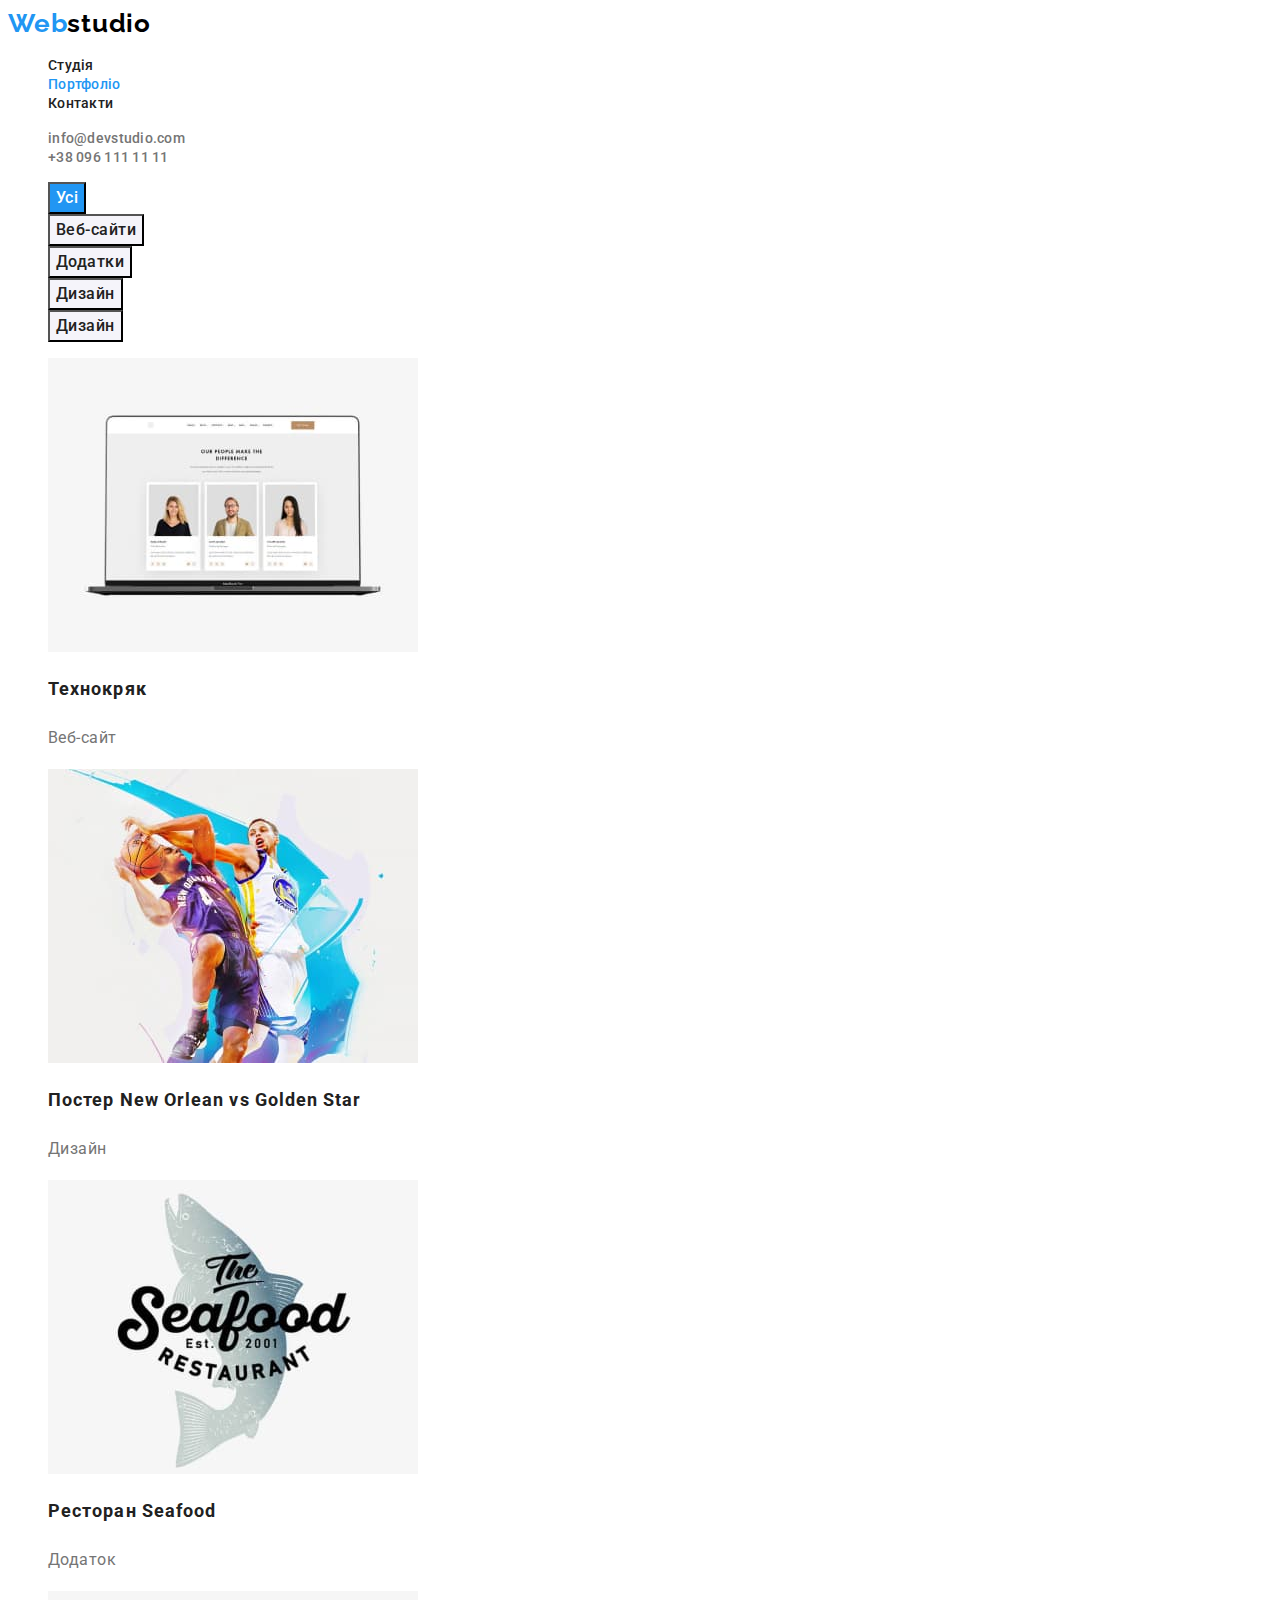
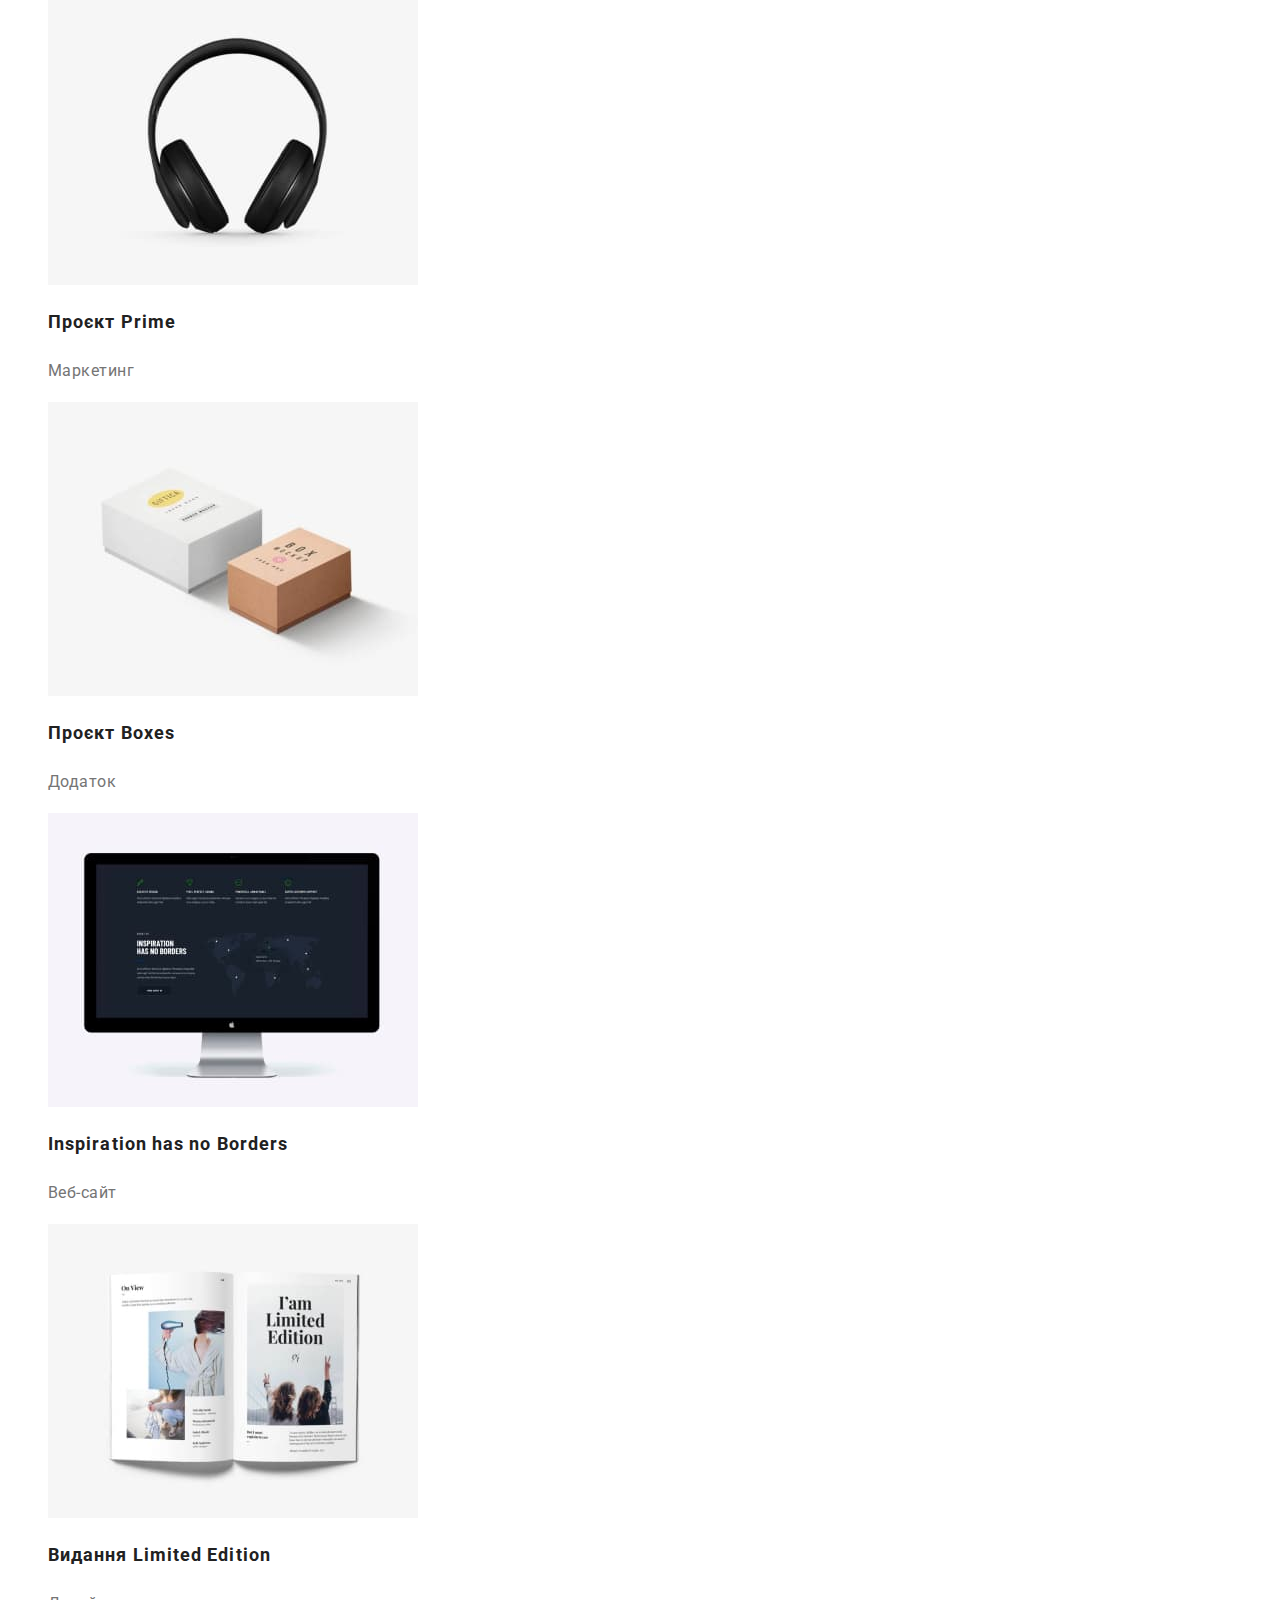
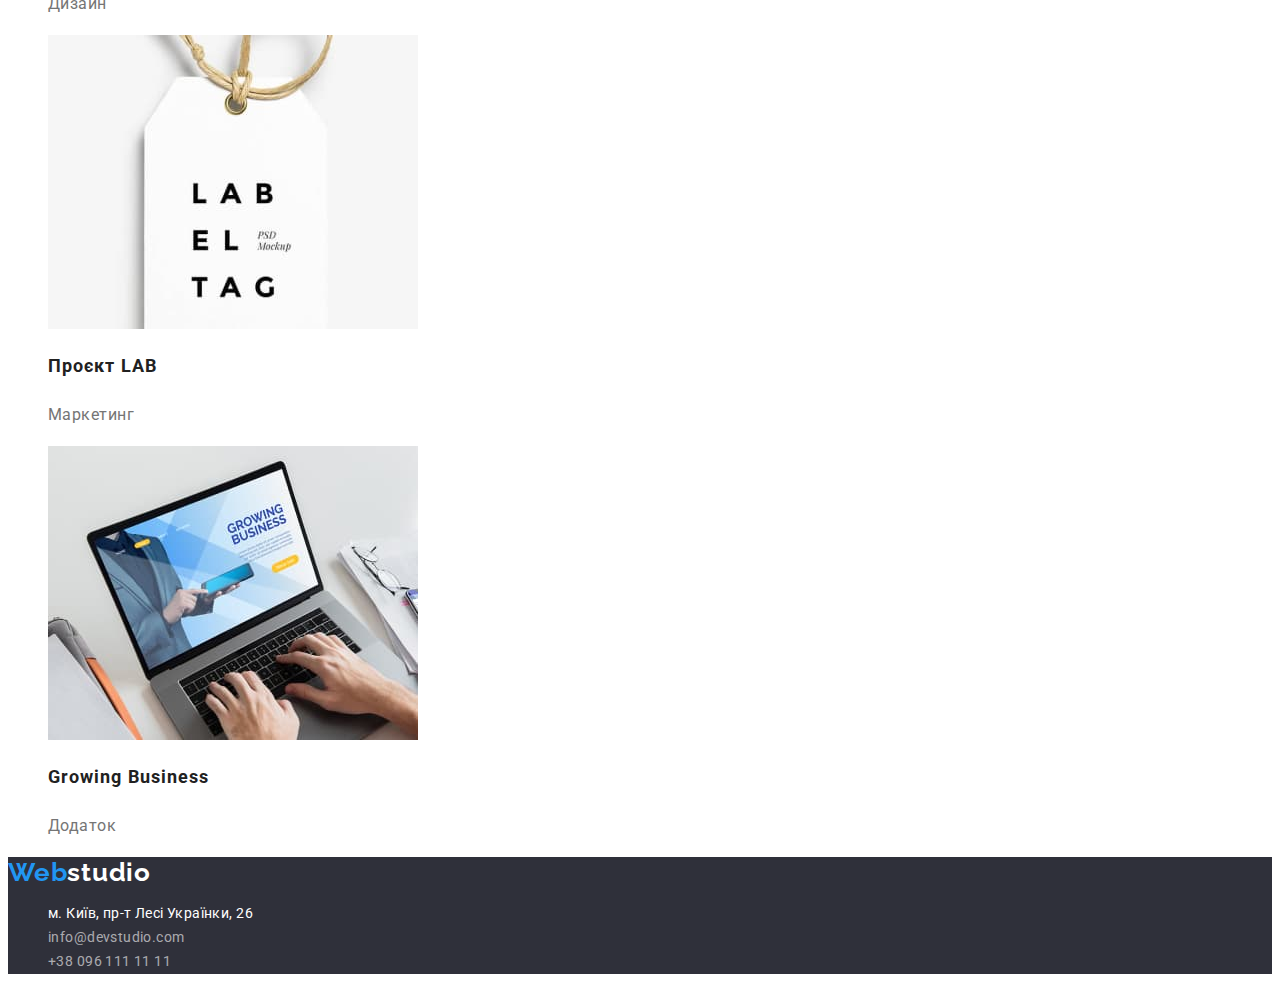
==== portfolio.html @ e890a86c "copy" ====
<!DOCTYPE html>
<html lang="uk">
  <head>
    <meta charset="UTF-8" />
    <meta http-equiv="X-UA-Compatible" content="IE=edge" />
    <meta name="viewport" content="width=device-width, initial-scale=1.0" />
    <title>Web studio</title>
    <link
      href="https://fonts.googleapis.com/css2?family=Raleway:wght@700&family=Roboto:wght@400;500;700;900&display=swap"
      rel="stylesheet"
    />
    <link rel="stylesheet" href="./css/styles.css" />
  </head>
  <body>
    <!-- Header -->
    <header>
      <nav>
        <a href="./index.html" lang="en" class="logo"
          >Web<span class="nav-logo-corrector">studio</span></a
        >
        <ul class="list">
          <li><a href="./index.html" class="nav-item">Студія</a></li>
          <li><a href="./portfolio.html" class="nav-item current">Портфоліо</a></li>
          <li><a href="" class="nav-item">Контакти</a></li>
        </ul>
      </nav>
      <ul class="list">
        <li>
          <a href="mailto:info@devstudio.com" class="header-contacts-item">info@devstudio.com</a>
        </li>
        <li>
          <a href="tel:+380961111111" class="header-contacts-item">+38 096 111 11 11</a>
        </li>
      </ul>
    </header>
    <!-- main -->
    <main>
      <h1 class="visually-hidden">Портфоліо</h1>
      <ul class="filter list">
        <li><button type="button" class="filter-item chosen">Усі</button></li>
        <li><button type="button" class="filter-item">Веб-сайти</button></li>
        <li><button type="button" class="filter-item">Додатки</button></li>
        <li><button type="button" class="filter-item">Дизайн</button></li>
        <li><button type="button" class="filter-item">Дизайн</button></li>
      </ul>
      <ul class="list">
        <li>
          <a href="">
            <img
              src="./images/portfolio-items/first-item.jpg"
              alt="Технокряк"
              width="370"
              height="294"
            />
            <h2 class="project-name">Технокряк</h2>
            <p class="project-type">Веб-сайт</p>
          </a>
        </li>
        <li>
          <a href="">
            <img
              src="./images/portfolio-items/second-item.jpg"
              alt="Постер"
              width="370"
              height="294"
            />
            <h2 class="project-name">Постер <span lang="en">New Orlean vs Golden Star</span></h2>
            <p class="project-type">Дизайн</p>
          </a>
        </li>
        <li>
          <a href="">
            <img
              src="./images/portfolio-items/third-item.jpg"
              alt="Ресторан Сіфуд"
              width="370"
              height="294"
            />
            <h2 class="project-name">Ресторан <span lang="en">Seafood</span></h2>
            <p class="project-type">Додаток</p>
          </a>
        </li>
        <li>
          <a href="">
            <img
              src="./images/portfolio-items/fourth-item.jpg"
              alt="Проєкт прайм"
              width="370"
              height="294"
            />
            <h2 class="project-name">Проєкт <span lang="en">Prime</span></h2>
            <p class="project-type">Маркетинг</p>
          </a>
        </li>
        <li>
          <a href="">
            <img
              src="./images/portfolio-items/fifth-item.jpg"
              alt="Проєкт Боксес"
              width="370"
              height="294"
            />
            <h2 class="project-name">Проєкт <span lang="en">Boxes</span></h2>
            <p class="project-type">Додаток</p>
          </a>
        </li>
        <li>
          <a href="">
            <img
              src="./images/portfolio-items/sixth-item.jpg"
              alt="Натхнення без кордонів"
              width="370"
              height="294"
            />
            <h2 lang="en" class="project-name">Inspiration has no Borders</h2>
            <p class="project-type">Веб-сайт</p>
          </a>
        </li>
        <li>
          <a href="">
            <img
              src="./images/portfolio-items/seventh-item.jpg"
              alt="Видання лімітед едішен"
              width="370"
              height="294"
            />
            <h2 class="project-name">Видання <span lang="en">Limited Edition</span></h2>
            <p class="project-type">Дизайн</p>
          </a>
        </li>
        <li>
          <a href="">
            <img
              src="./images/portfolio-items/eighth-item.jpg"
              alt="Проєкт ЛАБ"
              width="370"
              height="294"
            />
            <h2 class="project-name">Проєкт <span lang="en">LAB</span></h2>
            <p class="project-type">Маркетинг</p>
          </a>
        </li>
        <li>
          <a href="">
            <img
              src="./images/portfolio-items/ninth-item.jpg"
              alt="Зрощуємо бізнес"
              width="370"
              height="294"
            />
            <h2 lang="en" class="project-name">Growing Business</h2>
            <p class="project-type">Додаток</p>
          </a>
        </li>
      </ul>
    </main>
    <!-- footer -->
    <footer class="page-footer">
      <a href="./index.html" lang="en" class="logo"
        >Web<span class="foo-logo-corrector">studio</span></a
      >
      <address class="studio-adress">
        <ul class="foo-nav list">
          <li>
            <a
              href="http://surl.li/pcxl"
              target="_blank"
              rel="noreferrer noopener nofollow"
              class="footer-adress"
              >м. Київ, пр-т Лесі Українки, 26</a
            >
          </li>
          <li>
            <a href="mailto:info@devstudio.com" class="footer-contacts-item">info@devstudio.com</a>
          </li>
          <li><a href="tel:+380961111111" class="footer-contacts-item">+38 096 111 11 11</a></li>
        </ul>
      </address>
    </footer>
  </body>
</html>
---- css/styles.css ----
/* variables */
:root {
  --title-text-color: #212121;
  --active-color: #2196f3;
  --text-color: #757575;
  --foo-contacts-color: rgba(255, 255, 255, 0.6);
  --white-text-color: #ffffff;
  --main-bc-color: #ffffff;
  --secondary-bc-color: #f5f4fa;
  --nav-logo-color: #000000;
  --filter-button-color: #f5f4fa;
  --foo-bc-color: #2f303a;
  --secondary-active-color: #188ce8;
}

/* zeroing styles */
body {
  background: var(--main-bc-color);
  font-family: 'Roboto', sans-serif;
  color: var(--text-color);
}
button {
  font-family: inherit;
}
a {
  text-decoration: none;
}
.list {
  list-style: none;
}

.visually-hidden {
  position: absolute;
  white-space: nowrap;
  width: 1px;
  height: 1px;
  overflow: hidden;
  border: 0;
  padding: 0;
  clip: rect(0 0 0 0);
  clip-path: inset(50%);
  margin: -1px;
}

/* header styles */

.logo {
  color: var(--active-color);
  font-family: 'Raleway', sans-serif;
  font-weight: 700;
  font-size: 26px;
  line-height: 1.2;
  letter-spacing: 0.03em;
}

.nav-logo-corrector {
  color: var(--nav-logo-color);
}
.foo-logo-corrector {
  color: var(--white-text-color);
}

.nav-item {
  color: var(--title-text-color);
  font-weight: 500;
  font-size: 14px;
  line-height: 1.14;
  letter-spacing: 0.02em;
}

.nav-item:hover,
.nav-item:focus,
.current,
.header-contacts-item:hover,
.header-contacts-item:focus {
  color: var(--active-color);
}

.header-contacts-item {
  color: var(--text-color);
  font-weight: 500;
  font-size: 14px;
  line-height: 1.14;
  letter-spacing: 0.02em;
}

/* hero styles */

.page-hero {
  background-color: var(--foo-bc-color);
}

.hero-title {
  color: var(--white-text-color);
  font-weight: 900;
  font-size: 44px;
  line-height: 1.36;
  text-align: center;
  letter-spacing: 0.06em;
  text-transform: uppercase;
}

.button {
  color: var(--white-text-color);
  background: var(--active-color);
  font-weight: 700;
  font-size: 16px;
  line-height: 1.88;
  text-align: center;
  cursor: pointer;
}

.button:focus,
.button:hover {
  background-color: var(--secondary-active-color);
}

/* features styles */

.features-list-title {
  color: var(--title-text-color);
  font-size: 14px;
  line-height: 1.14;
  letter-spacing: 0.03em;
  text-transform: uppercase;
}

.feature-description {
  font-size: 14px;
  line-height: 1.71;
  letter-spacing: 0.03em;
}

/* what we do & team styles */

.team-section {
  background-color: var(--secondary-bc-color);
}

.what-we-do-title,
.team-title {
  color: var(--title-text-color);
  font-size: 36px;
  line-height: 1.16;
  text-align: center;
  letter-spacing: 0.03em;
}

.member-card {
  background-color: var(--main-bc-color);
}

.member-name {
  color: var(--title-text-color);
  font-weight: 500;
  font-size: 16px;
  line-height: 1.19;
  text-align: center;
  letter-spacing: 0.03em;
}

.member-position {
  font-weight: 400;
  font-size: 16px;
  line-height: 1.19;
  text-align: center;
  letter-spacing: 0.03em;
}

/* footer styles */

.page-footer {
  background: var(--foo-bc-color);
}

.foo-nav {
  font-weight: 400;
  font-size: 14px;
  line-height: 1.71;
  letter-spacing: 0.03em;
}

.footer-adress {
  color: var(--white-text-color);
}

.footer-contacts-item {
  color: var(--foo-contacts-color);
}

.footer-contacts-item:focus,
.footer-adress:focus,
.footer-adress:hover,
.footer-contacts-item:hover {
  color: var(--active-color);
}

.studio-adress {
  font-style: normal;
}

/* portfolio styles */

.filter {
}

.filter-item {
  background: var(--filter-button-color);
  color: var(--title-text-color);
  font-weight: 500;
  font-size: 16px;
  line-height: 1.62;
  text-align: center;
  letter-spacing: 0.03em;
  cursor: pointer;
}

.chosen,
.filter-item:hover,
.filter-item:focus {
  color: var(--white-text-color);
  background-color: var(--active-color);
}

.project-name {
  color: var(--title-text-color);
  font-weight: 700;
  font-size: 18px;
  line-height: 2;
  letter-spacing: 0.06em;
}

.project-type {
  color: var(--text-color);
  font-size: 16px;
  line-height: 1.88;
  letter-spacing: 0.03em;
}
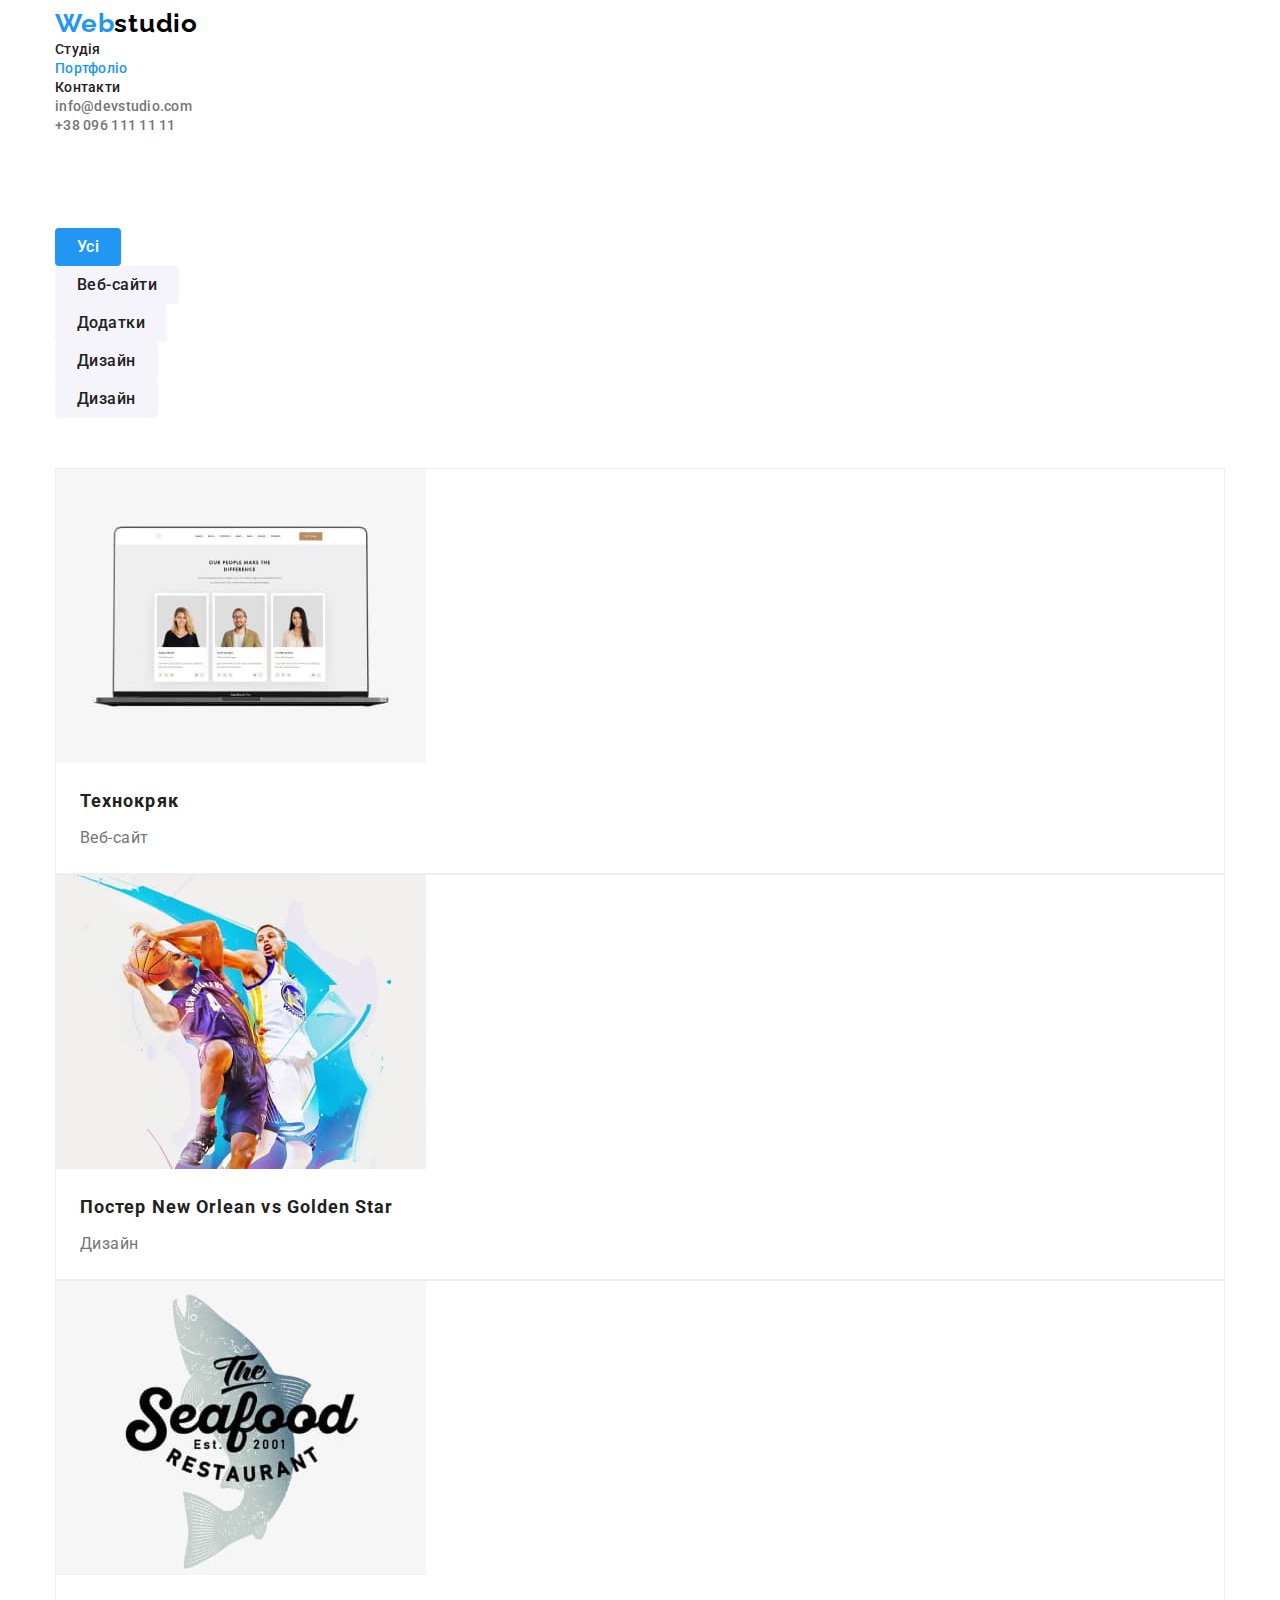
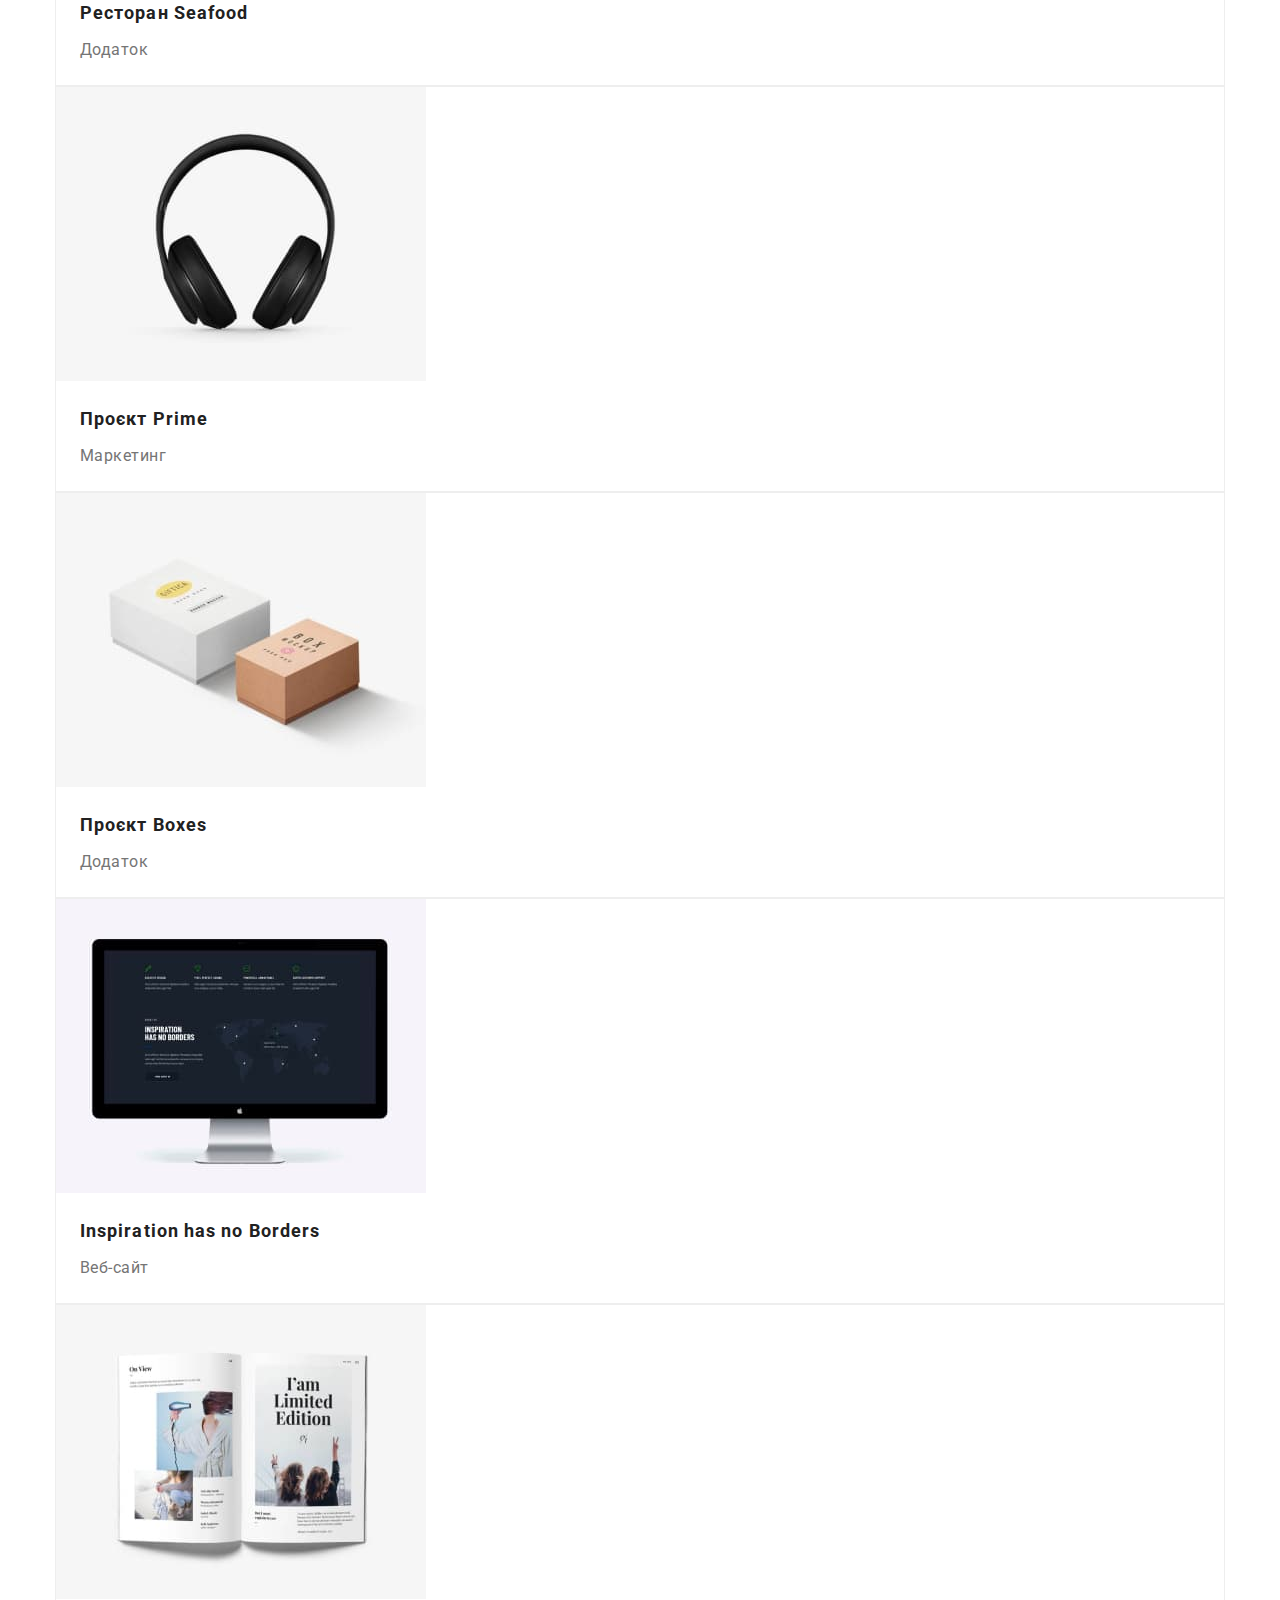
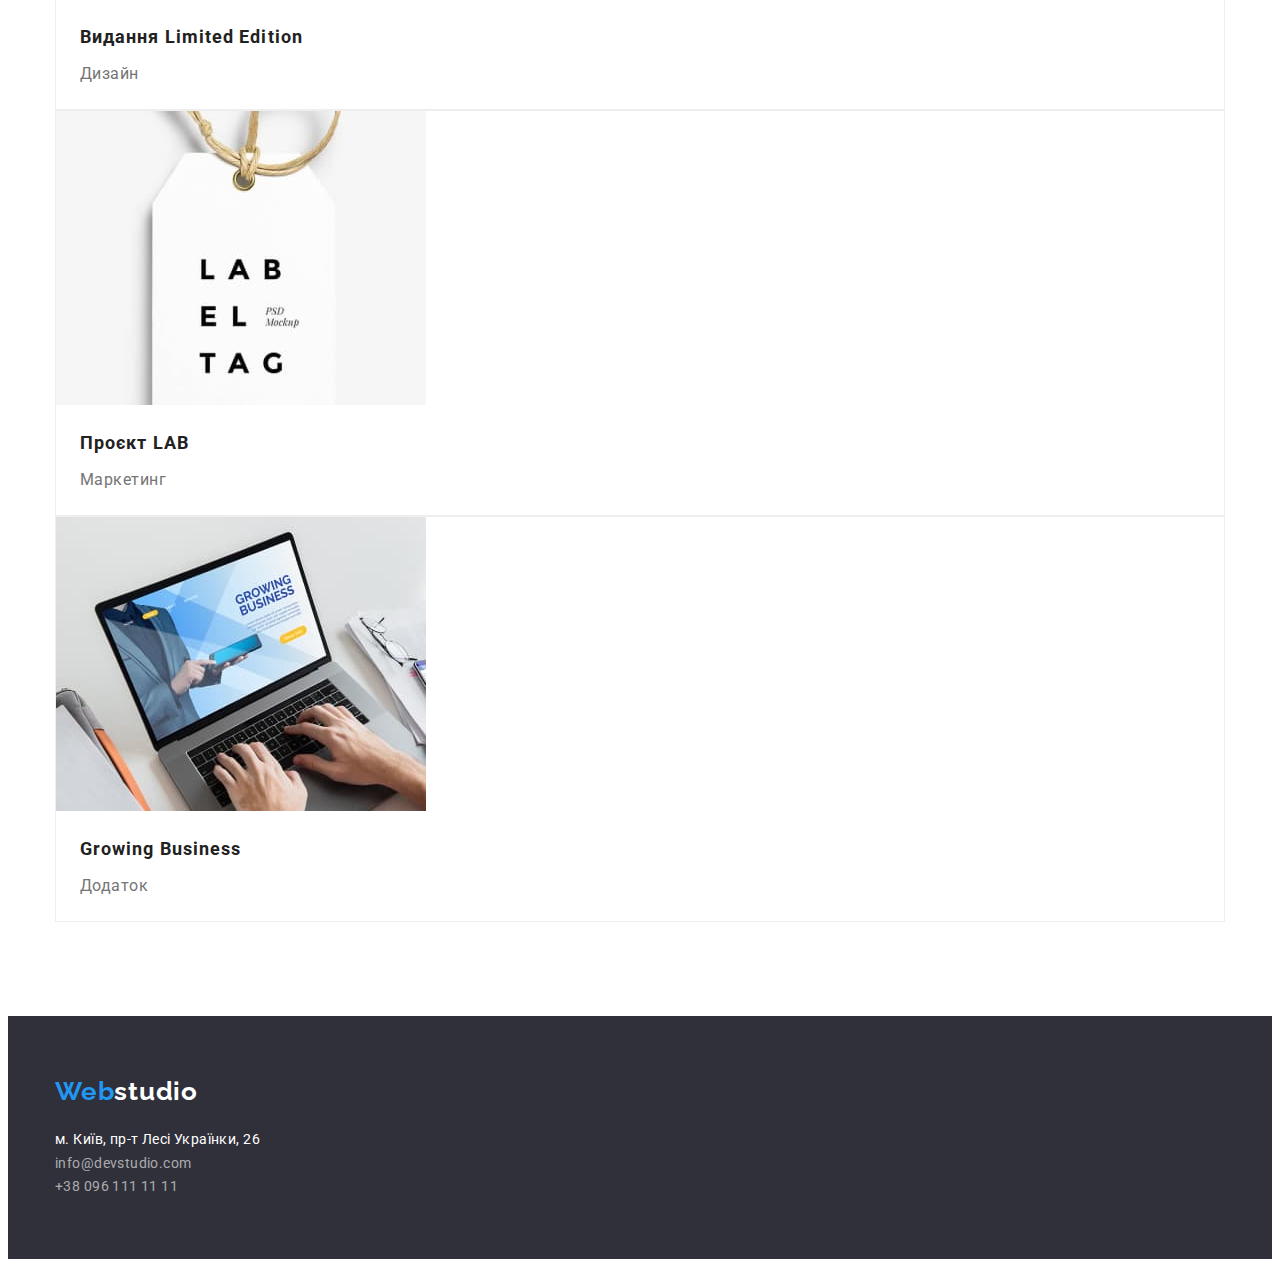
==== commit 442a43f9: "first-half" ====
--- a/portfolio.html
+++ b/portfolio.html
@@ -9,173 +9,217 @@
       href="https://fonts.googleapis.com/css2?family=Raleway:wght@700&family=Roboto:wght@400;500;700;900&display=swap"
       rel="stylesheet"
     />
+    <link
+      rel="stylesheet"
+      href="https://cdnjs.cloudflare.com/ajax/libs/modern-normalize/1.1.0/modern-normalize.min.css"
+      integrity="sha512-wpPYUAdjBVSE4KJnH1VR1HeZfpl1ub8YT/NKx4PuQ5NmX2tKuGu6U/JRp5y+Y8XG2tV+wKQpNHVUX03MfMFn9Q=="
+      crossorigin="anonymous"
+      referrerpolicy="no-referrer"
+    />
     <link rel="stylesheet" href="./css/styles.css" />
   </head>
   <body>
     <!-- Header -->
     <header>
-      <nav>
-        <a href="./index.html" lang="en" class="logo"
-          >Web<span class="nav-logo-corrector">studio</span></a
-        >
+      <div class="conteiner">
+        <nav>
+          <a href="./index.html" lang="en" class="logo"
+            >Web<span class="nav-logo-corrector">studio</span></a
+          >
+          <ul class="list">
+            <li><a href="./index.html" class="nav-item">Студія</a></li>
+            <li><a href="./portfolio.html" class="nav-item current">Портфоліо</a></li>
+            <li><a href="" class="nav-item">Контакти</a></li>
+          </ul>
+        </nav>
         <ul class="list">
-          <li><a href="./index.html" class="nav-item">Студія</a></li>
-          <li><a href="./portfolio.html" class="nav-item current">Портфоліо</a></li>
-          <li><a href="" class="nav-item">Контакти</a></li>
+          <li>
+            <a href="mailto:info@devstudio.com" class="header-contacts-item">info@devstudio.com</a>
+          </li>
+          <li>
+            <a href="tel:+380961111111" class="header-contacts-item">+38 096 111 11 11</a>
+          </li>
         </ul>
-      </nav>
-      <ul class="list">
-        <li>
-          <a href="mailto:info@devstudio.com" class="header-contacts-item">info@devstudio.com</a>
-        </li>
-        <li>
-          <a href="tel:+380961111111" class="header-contacts-item">+38 096 111 11 11</a>
-        </li>
-      </ul>
+      </div>
     </header>
     <!-- main -->
-    <main>
-      <h1 class="visually-hidden">Портфоліо</h1>
-      <ul class="filter list">
-        <li><button type="button" class="filter-item chosen">Усі</button></li>
-        <li><button type="button" class="filter-item">Веб-сайти</button></li>
-        <li><button type="button" class="filter-item">Додатки</button></li>
-        <li><button type="button" class="filter-item">Дизайн</button></li>
-        <li><button type="button" class="filter-item">Дизайн</button></li>
-      </ul>
-      <ul class="list">
-        <li>
-          <a href="">
-            <img
-              src="./images/portfolio-items/first-item.jpg"
-              alt="Технокряк"
-              width="370"
-              height="294"
-            />
-            <h2 class="project-name">Технокряк</h2>
-            <p class="project-type">Веб-сайт</p>
-          </a>
-        </li>
-        <li>
-          <a href="">
-            <img
-              src="./images/portfolio-items/second-item.jpg"
-              alt="Постер"
-              width="370"
-              height="294"
-            />
-            <h2 class="project-name">Постер <span lang="en">New Orlean vs Golden Star</span></h2>
-            <p class="project-type">Дизайн</p>
-          </a>
-        </li>
-        <li>
-          <a href="">
-            <img
-              src="./images/portfolio-items/third-item.jpg"
-              alt="Ресторан Сіфуд"
-              width="370"
-              height="294"
-            />
-            <h2 class="project-name">Ресторан <span lang="en">Seafood</span></h2>
-            <p class="project-type">Додаток</p>
-          </a>
-        </li>
-        <li>
-          <a href="">
-            <img
-              src="./images/portfolio-items/fourth-item.jpg"
-              alt="Проєкт прайм"
-              width="370"
-              height="294"
-            />
-            <h2 class="project-name">Проєкт <span lang="en">Prime</span></h2>
-            <p class="project-type">Маркетинг</p>
-          </a>
-        </li>
-        <li>
-          <a href="">
-            <img
-              src="./images/portfolio-items/fifth-item.jpg"
-              alt="Проєкт Боксес"
-              width="370"
-              height="294"
-            />
-            <h2 class="project-name">Проєкт <span lang="en">Boxes</span></h2>
-            <p class="project-type">Додаток</p>
-          </a>
-        </li>
-        <li>
-          <a href="">
-            <img
-              src="./images/portfolio-items/sixth-item.jpg"
-              alt="Натхнення без кордонів"
-              width="370"
-              height="294"
-            />
-            <h2 lang="en" class="project-name">Inspiration has no Borders</h2>
-            <p class="project-type">Веб-сайт</p>
-          </a>
-        </li>
-        <li>
-          <a href="">
-            <img
-              src="./images/portfolio-items/seventh-item.jpg"
-              alt="Видання лімітед едішен"
-              width="370"
-              height="294"
-            />
-            <h2 class="project-name">Видання <span lang="en">Limited Edition</span></h2>
-            <p class="project-type">Дизайн</p>
-          </a>
-        </li>
-        <li>
-          <a href="">
-            <img
-              src="./images/portfolio-items/eighth-item.jpg"
-              alt="Проєкт ЛАБ"
-              width="370"
-              height="294"
-            />
-            <h2 class="project-name">Проєкт <span lang="en">LAB</span></h2>
-            <p class="project-type">Маркетинг</p>
-          </a>
-        </li>
-        <li>
-          <a href="">
-            <img
-              src="./images/portfolio-items/ninth-item.jpg"
-              alt="Зрощуємо бізнес"
-              width="370"
-              height="294"
-            />
-            <h2 lang="en" class="project-name">Growing Business</h2>
-            <p class="project-type">Додаток</p>
-          </a>
-        </li>
-      </ul>
+    <main class="portfolio-page">
+      <div class="conteiner">
+        <h1 class="visually-hidden">Портфоліо</h1>
+        <ul class="filter list">
+          <li><button type="button" class="filter-item chosen">Усі</button></li>
+          <li><button type="button" class="filter-item">Веб-сайти</button></li>
+          <li><button type="button" class="filter-item">Додатки</button></li>
+          <li><button type="button" class="filter-item">Дизайн</button></li>
+          <li><button type="button" class="filter-item">Дизайн</button></li>
+        </ul>
+        <ul class="list">
+          <li class="project-conteiner">
+            <a href="">
+              <img
+                src="./images/portfolio-items/first-item.jpg"
+                alt="Технокряк"
+                width="370"
+                height="294"
+                class="project-image"
+              />
+              <div class="project-title">
+                <h2 class="project-name">Технокряк</h2>
+                <p class="project-type">Веб-сайт</p>
+              </div>
+            </a>
+          </li>
+          <li class="project-conteiner">
+            <a href="">
+              <img
+                src="./images/portfolio-items/second-item.jpg"
+                alt="Постер"
+                width="370"
+                height="294"
+                class="project-image"
+              />
+              <div class="project-title">
+                <h2 class="project-name">
+                  Постер <span lang="en">New Orlean vs Golden Star</span>
+                </h2>
+                <p class="project-type">Дизайн</p>
+              </div>
+            </a>
+          </li>
+          <li class="project-conteiner">
+            <a href="">
+              <img
+                src="./images/portfolio-items/third-item.jpg"
+                alt="Ресторан Сіфуд"
+                width="370"
+                height="294"
+                class="project-image"
+              />
+              <div class="project-title">
+                <h2 class="project-name">Ресторан <span lang="en">Seafood</span></h2>
+                <p class="project-type">Додаток</p>
+              </div>
+            </a>
+          </li>
+          <li class="project-conteiner">
+            <a href="">
+              <img
+                src="./images/portfolio-items/fourth-item.jpg"
+                alt="Проєкт прайм"
+                width="370"
+                height="294"
+                class="project-image"
+              />
+              <div class="project-title">
+                <h2 class="project-name">Проєкт <span lang="en">Prime</span></h2>
+                <p class="project-type">Маркетинг</p>
+              </div>
+            </a>
+          </li>
+          <li class="project-conteiner">
+            <a href="">
+              <img
+                src="./images/portfolio-items/fifth-item.jpg"
+                alt="Проєкт Боксес"
+                width="370"
+                height="294"
+                class="project-image"
+              />
+              <div class="project-title">
+                <h2 class="project-name">Проєкт <span lang="en">Boxes</span></h2>
+                <p class="project-type">Додаток</p>
+              </div>
+            </a>
+          </li>
+          <li class="project-conteiner">
+            <a href="">
+              <img
+                src="./images/portfolio-items/sixth-item.jpg"
+                alt="Натхнення без кордонів"
+                width="370"
+                height="294"
+                class="project-image"
+              />
+              <div class="project-title">
+                <h2 lang="en" class="project-name">Inspiration has no Borders</h2>
+                <p class="project-type">Веб-сайт</p>
+              </div>
+            </a>
+          </li>
+          <li class="project-conteiner">
+            <a href="">
+              <img
+                src="./images/portfolio-items/seventh-item.jpg"
+                alt="Видання лімітед едішен"
+                width="370"
+                height="294"
+                class="project-image"
+              />
+              <div class="project-title">
+                <h2 class="project-name">Видання <span lang="en">Limited Edition</span></h2>
+                <p class="project-type">Дизайн</p>
+              </div>
+            </a>
+          </li>
+          <li class="project-conteiner">
+            <a href="">
+              <img
+                src="./images/portfolio-items/eighth-item.jpg"
+                alt="Проєкт ЛАБ"
+                width="370"
+                height="294"
+                class="project-image"
+              />
+              <div class="project-title">
+                <h2 class="project-name">Проєкт <span lang="en">LAB</span></h2>
+                <p class="project-type">Маркетинг</p>
+              </div>
+            </a>
+          </li>
+          <li class="project-conteiner">
+            <a href="">
+              <img
+                src="./images/portfolio-items/ninth-item.jpg"
+                alt="Зрощуємо бізнес"
+                width="370"
+                height="294"
+                class="project-image"
+              />
+              <div class="project-title">
+                <h2 lang="en" class="project-name">Growing Business</h2>
+                <p class="project-type">Додаток</p>
+              </div>
+            </a>
+          </li>
+        </ul>
+      </div>
     </main>
     <!-- footer -->
     <footer class="page-footer">
-      <a href="./index.html" lang="en" class="logo"
-        >Web<span class="foo-logo-corrector">studio</span></a
-      >
-      <address class="studio-adress">
-        <ul class="foo-nav list">
-          <li>
-            <a
-              href="http://surl.li/pcxl"
-              target="_blank"
-              rel="noreferrer noopener nofollow"
-              class="footer-adress"
-              >м. Київ, пр-т Лесі Українки, 26</a
-            >
-          </li>
-          <li>
-            <a href="mailto:info@devstudio.com" class="footer-contacts-item">info@devstudio.com</a>
-          </li>
-          <li><a href="tel:+380961111111" class="footer-contacts-item">+38 096 111 11 11</a></li>
-        </ul>
-      </address>
+      <div class="conteiner">
+        <a href="./index.html" lang="en" class="logo"
+          >Web<span class="foo-logo-corrector">studio</span></a
+        >
+        <address class="studio-adress">
+          <ul class="foo-nav list">
+            <li>
+              <a
+                href="http://surl.li/pcxl"
+                target="_blank"
+                rel="noreferrer noopener nofollow"
+                class="footer-adress"
+                >м. Київ, пр-т Лесі Українки, 26</a
+              >
+            </li>
+            <li>
+              <a href="mailto:info@devstudio.com" class="footer-contacts-item"
+                >info@devstudio.com</a
+              >
+            </li>
+            <li><a href="tel:+380961111111" class="footer-contacts-item">+38 096 111 11 11</a></li>
+          </ul>
+        </address>
+      </div>
     </footer>
   </body>
 </html>
--- a/css/styles.css
+++ b/css/styles.css
@@ -14,11 +14,22 @@
 }
 
 /* zeroing styles */
+
 body {
   background: var(--main-bc-color);
   font-family: 'Roboto', sans-serif;
   color: var(--text-color);
 }
+h1,
+h2,
+h3,
+h4,
+h5,
+h6,
+p {
+  margin: 0;
+  padding: 0;
+}
 button {
   font-family: inherit;
 }
@@ -27,6 +38,8 @@
 }
 .list {
   list-style: none;
+  margin: 0;
+  padding: 0;
 }
 
 .visually-hidden {
@@ -42,6 +55,12 @@
   margin: -1px;
 }
 
+.conteiner {
+  width: 1170px;
+  margin: 0 auto;
+  padding: 0px 20px;
+}
+
 /* header styles */
 
 .logo {
@@ -88,6 +107,9 @@
 
 .page-hero {
   background-color: var(--foo-bc-color);
+  text-align: center;
+  padding: 200px 0;
+  margin-bottom: 94px;
 }
 
 .hero-title {
@@ -98,6 +120,8 @@
   text-align: center;
   letter-spacing: 0.06em;
   text-transform: uppercase;
+  max-width: 696px;
+  margin: 0px auto 30px;
 }
 
 .button {
@@ -108,6 +132,8 @@
   line-height: 1.88;
   text-align: center;
   cursor: pointer;
+  padding: 11px 32px;
+  max-width: 216;
 }
 
 .button:focus,
@@ -117,12 +143,17 @@
 
 /* features styles */
 
+.features {
+  margin-bottom: 94px;
+}
+
 .features-list-title {
   color: var(--title-text-color);
   font-size: 14px;
   line-height: 1.14;
   letter-spacing: 0.03em;
   text-transform: uppercase;
+  margin-bottom: 10px;
 }
 
 .feature-description {
@@ -132,9 +163,14 @@
 }
 
 /* what we do & team styles */
+
+.what-we-do-section {
+  margin-bottom: 94px;
+}
 
 .team-section {
   background-color: var(--secondary-bc-color);
+  padding: 94px 0;
 }
 
 .what-we-do-title,
@@ -144,10 +180,22 @@
   line-height: 1.16;
   text-align: center;
   letter-spacing: 0.03em;
+  margin-bottom: 50px;
+}
+
+.project-image {
+  display: block;
 }
 
 .member-card {
   background-color: var(--main-bc-color);
+  padding-bottom: 30px;
+  text-align: center;
+}
+
+.member-photo {
+  display: block;
+  margin-bottom: 30px;
 }
 
 .member-name {
@@ -157,6 +205,7 @@
   line-height: 1.19;
   text-align: center;
   letter-spacing: 0.03em;
+  margin-bottom: 10px;
 }
 
 .member-position {
@@ -171,6 +220,12 @@
 
 .page-footer {
   background: var(--foo-bc-color);
+  padding: 60px 0;
+}
+
+.page-footer .logo {
+  display: inline-block;
+  margin-bottom: 20px;
 }
 
 .foo-nav {
@@ -201,7 +256,13 @@
 
 /* portfolio styles */
 
+.portfolio-page {
+  margin: 94px 0;
+}
+
 .filter {
+  padding-bottom: 16px;
+  margin-bottom: 34px;
 }
 
 .filter-item {
@@ -213,6 +274,9 @@
   text-align: center;
   letter-spacing: 0.03em;
   cursor: pointer;
+  padding: 6px 22px;
+  border: none;
+  border-radius: 4px;
 }
 
 .chosen,
@@ -220,6 +284,14 @@
 .filter-item:focus {
   color: var(--white-text-color);
   background-color: var(--active-color);
+}
+
+.project-conteiner {
+  border: 1px solid #eeeeee;
+}
+
+.project-title {
+  margin: 20px 24px;
 }
 
 .project-name {
@@ -228,6 +300,8 @@
   font-size: 18px;
   line-height: 2;
   letter-spacing: 0.06em;
+  display: inline-block;
+  margin-bottom: 4px;
 }
 
 .project-type {
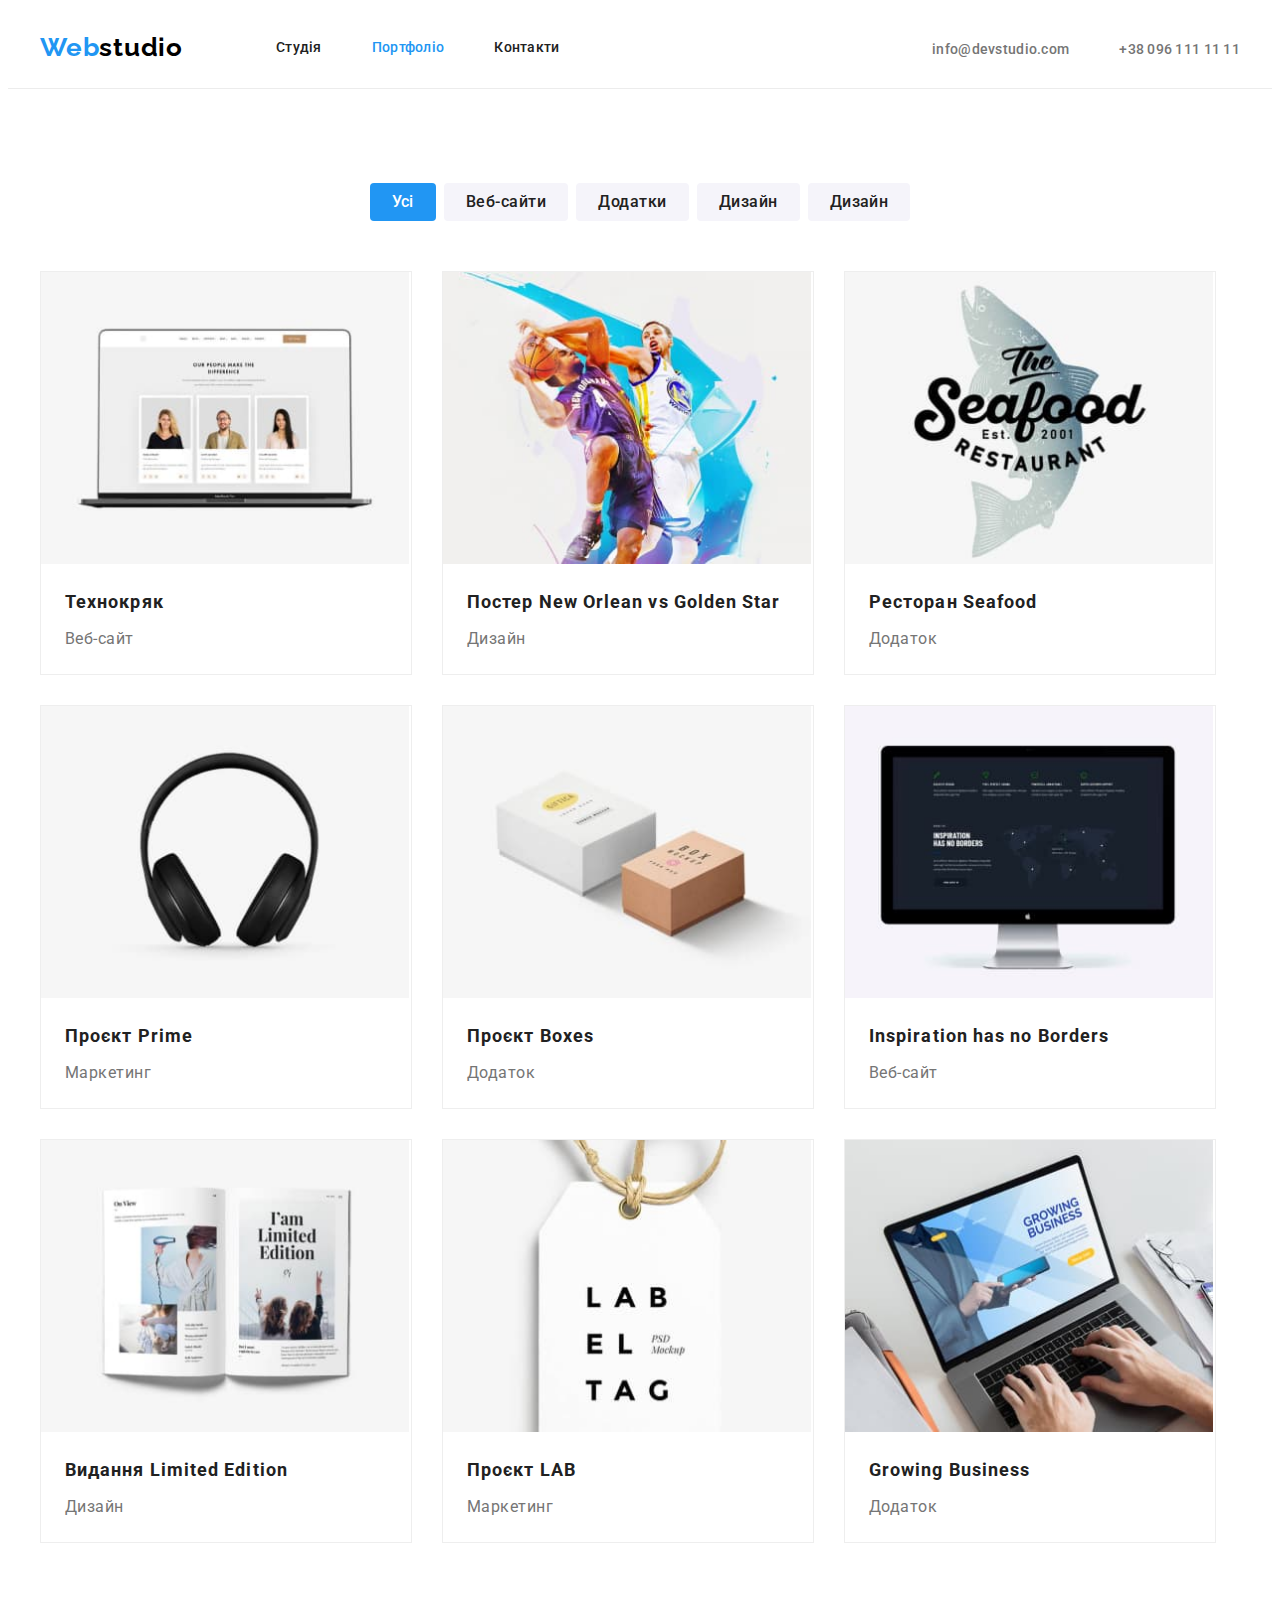
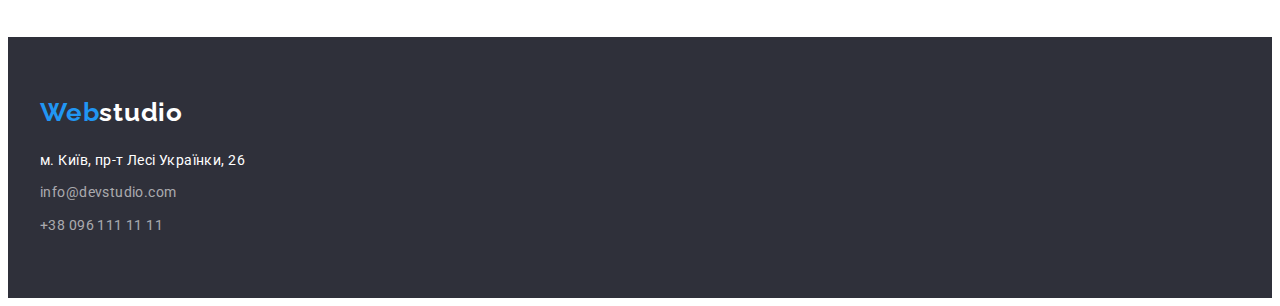
==== commit 1a8bc4d2: "hw3 second part" ====
--- a/portfolio.html
+++ b/portfolio.html
@@ -20,26 +20,30 @@
   </head>
   <body>
     <!-- Header -->
-    <header>
+    <header class="page-header">
       <div class="conteiner">
-        <nav>
-          <a href="./index.html" lang="en" class="logo"
-            >Web<span class="nav-logo-corrector">studio</span></a
-          >
-          <ul class="list">
-            <li><a href="./index.html" class="nav-item">Студія</a></li>
-            <li><a href="./portfolio.html" class="nav-item current">Портфоліо</a></li>
-            <li><a href="" class="nav-item">Контакти</a></li>
+        <div class="header-items">
+          <nav class="page-nav">
+            <a href="./index.html" lang="en" class="logo"
+              >Web<span class="nav-logo-corrector">studio</span></a
+            >
+            <ul class="list nav-list">
+              <li><a href="./index.html" class="nav-item">Студія</a></li>
+              <li><a href="./portfolio.html" class="nav-item current">Портфоліо</a></li>
+              <li><a href="" class="nav-item">Контакти</a></li>
+            </ul>
+          </nav>
+          <ul class="list contacts-list">
+            <li>
+              <a href="mailto:info@devstudio.com" class="header-contacts-item"
+                >info@devstudio.com</a
+              >
+            </li>
+            <li>
+              <a href="tel:+380961111111" class="header-contacts-item">+38 096 111 11 11</a>
+            </li>
           </ul>
-        </nav>
-        <ul class="list">
-          <li>
-            <a href="mailto:info@devstudio.com" class="header-contacts-item">info@devstudio.com</a>
-          </li>
-          <li>
-            <a href="tel:+380961111111" class="header-contacts-item">+38 096 111 11 11</a>
-          </li>
-        </ul>
+        </div>
       </div>
     </header>
     <!-- main -->
@@ -53,14 +57,14 @@
           <li><button type="button" class="filter-item">Дизайн</button></li>
           <li><button type="button" class="filter-item">Дизайн</button></li>
         </ul>
-        <ul class="list">
+        <ul class="list portfolio-list">
           <li class="project-conteiner">
             <a href="">
               <img
                 src="./images/portfolio-items/first-item.jpg"
                 alt="Технокряк"
-                width="370"
-                height="294"
+                width="368"
+                height="292"
                 class="project-image"
               />
               <div class="project-title">
@@ -74,8 +78,8 @@
               <img
                 src="./images/portfolio-items/second-item.jpg"
                 alt="Постер"
-                width="370"
-                height="294"
+                width="368"
+                height="292"
                 class="project-image"
               />
               <div class="project-title">
@@ -91,8 +95,8 @@
               <img
                 src="./images/portfolio-items/third-item.jpg"
                 alt="Ресторан Сіфуд"
-                width="370"
-                height="294"
+                width="368"
+                height="292"
                 class="project-image"
               />
               <div class="project-title">
@@ -106,8 +110,8 @@
               <img
                 src="./images/portfolio-items/fourth-item.jpg"
                 alt="Проєкт прайм"
-                width="370"
-                height="294"
+                width="368"
+                height="292"
                 class="project-image"
               />
               <div class="project-title">
@@ -121,8 +125,8 @@
               <img
                 src="./images/portfolio-items/fifth-item.jpg"
                 alt="Проєкт Боксес"
-                width="370"
-                height="294"
+                width="368"
+                height="292"
                 class="project-image"
               />
               <div class="project-title">
@@ -136,8 +140,8 @@
               <img
                 src="./images/portfolio-items/sixth-item.jpg"
                 alt="Натхнення без кордонів"
-                width="370"
-                height="294"
+                width="368"
+                height="292"
                 class="project-image"
               />
               <div class="project-title">
@@ -151,8 +155,8 @@
               <img
                 src="./images/portfolio-items/seventh-item.jpg"
                 alt="Видання лімітед едішен"
-                width="370"
-                height="294"
+                width="368"
+                height="292"
                 class="project-image"
               />
               <div class="project-title">
@@ -166,8 +170,8 @@
               <img
                 src="./images/portfolio-items/eighth-item.jpg"
                 alt="Проєкт ЛАБ"
-                width="370"
-                height="294"
+                width="368"
+                height="292"
                 class="project-image"
               />
               <div class="project-title">
@@ -181,8 +185,8 @@
               <img
                 src="./images/portfolio-items/ninth-item.jpg"
                 alt="Зрощуємо бізнес"
-                width="370"
-                height="294"
+                width="368"
+                height="292"
                 class="project-image"
               />
               <div class="project-title">
--- a/css/styles.css
+++ b/css/styles.css
@@ -56,12 +56,44 @@
 }
 
 .conteiner {
-  width: 1170px;
+  width: 1200px;
   margin: 0 auto;
-  padding: 0px 20px;
+  padding: 0px 15px;
 }
 
 /* header styles */
+
+.page-header {
+  border-bottom: 1px solid #ececec;
+}
+
+.header-items {
+  display: flex;
+  align-items: center;
+  justify-content: space-between;
+}
+
+.page-nav {
+  display: flex;
+  align-items: center;
+}
+
+.nav-list {
+  display: flex;
+  margin-left: 93px;
+}
+
+.nav-list > li:not(:last-child) {
+  margin-right: 50px;
+}
+
+.contacts-list {
+  display: flex;
+}
+
+.contacts-list > li:not(:last-child) {
+  margin-right: 50px;
+}
 
 .logo {
   color: var(--active-color);
@@ -72,6 +104,11 @@
   letter-spacing: 0.03em;
 }
 
+.page-nav > .logo {
+  padding-top: 24px;
+  padding-bottom: 25px;
+}
+
 .nav-logo-corrector {
   color: var(--nav-logo-color);
 }
@@ -80,11 +117,14 @@
 }
 
 .nav-item {
+  display: inline-block;
   color: var(--title-text-color);
   font-weight: 500;
   font-size: 14px;
   line-height: 1.14;
   letter-spacing: 0.02em;
+  padding-top: 32px;
+  padding-bottom: 32px;
 }
 
 .nav-item:hover,
@@ -147,6 +187,18 @@
   margin-bottom: 94px;
 }
 
+.features-list {
+  display: flex;
+}
+
+.features-list li {
+  width: 270px;
+}
+
+.features-list li:not(:last-child) {
+  margin-right: 30px;
+}
+
 .features-list-title {
   color: var(--title-text-color);
   font-size: 14px;
@@ -166,6 +218,14 @@
 
 .what-we-do-section {
   margin-bottom: 94px;
+}
+
+.what-we-do-list {
+  display: flex;
+}
+
+.what-we-do-list li:not(:last-child) {
+  margin-right: 30px;
 }
 
 .team-section {
@@ -173,6 +233,11 @@
   padding: 94px 0;
 }
 
+.team-list {
+  display: flex;
+  justify-content: space-between;
+}
+
 .what-we-do-title,
 .team-title {
   color: var(--title-text-color);
@@ -233,6 +298,10 @@
   font-size: 14px;
   line-height: 1.71;
   letter-spacing: 0.03em;
+}
+
+.foo-nav li:not(:last-child) {
+  margin-bottom: 9px;
 }
 
 .footer-adress {
@@ -261,8 +330,9 @@
 }
 
 .filter {
-  padding-bottom: 16px;
-  margin-bottom: 34px;
+  margin-bottom: 50px;
+  display: flex;
+  justify-content: center;
 }
 
 .filter-item {
@@ -279,6 +349,10 @@
   border-radius: 4px;
 }
 
+.filter > li:not(:last-child) {
+  margin-right: 8px;
+}
+
 .chosen,
 .filter-item:hover,
 .filter-item:focus {
@@ -286,8 +360,19 @@
   background-color: var(--active-color);
 }
 
+.portfolio-list {
+  display: flex;
+  flex-wrap: wrap;
+  gap: 30px;
+}
+
 .project-conteiner {
   border: 1px solid #eeeeee;
+  width: 370px;
+}
+
+.project-conteiner > a {
+  display: block;
 }
 
 .project-title {
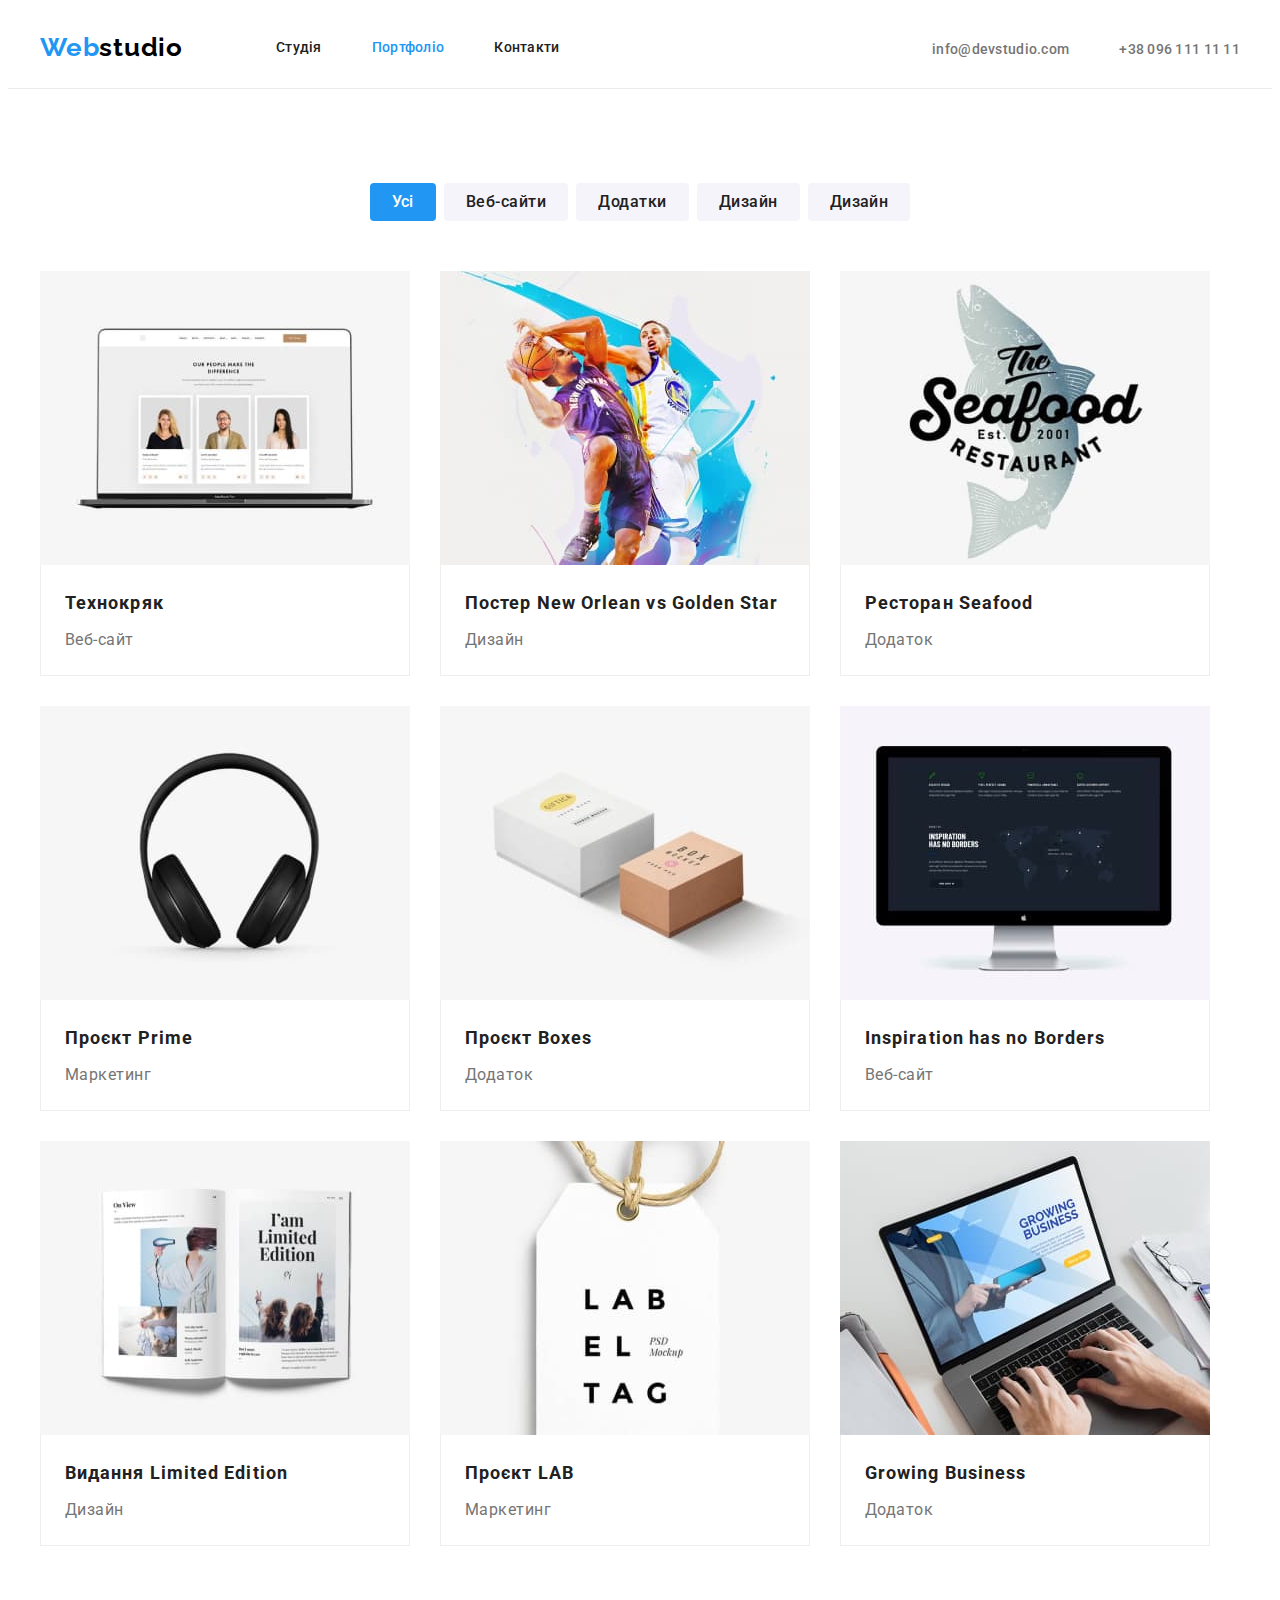
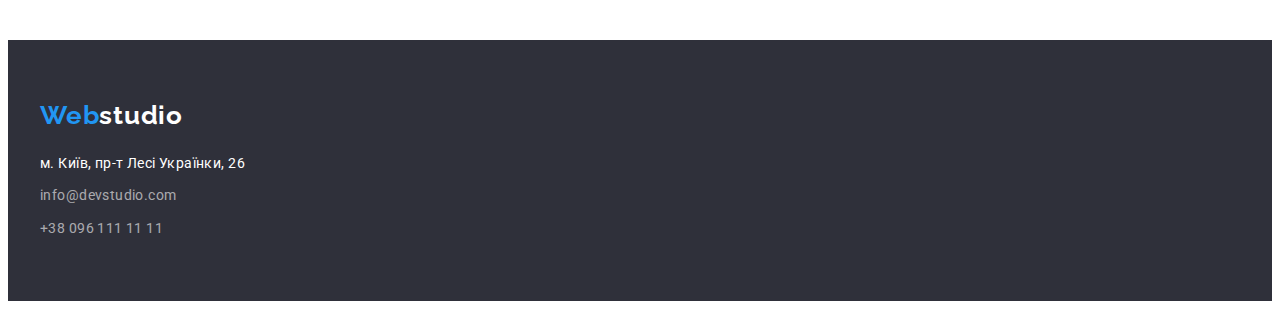
==== commit 47ba9b37: "hw3 corrections" ====
--- a/portfolio.html
+++ b/portfolio.html
@@ -63,8 +63,8 @@
               <img
                 src="./images/portfolio-items/first-item.jpg"
                 alt="Технокряк"
-                width="368"
-                height="292"
+                width="370"
+                height="294"
                 class="project-image"
               />
               <div class="project-title">
@@ -78,8 +78,8 @@
               <img
                 src="./images/portfolio-items/second-item.jpg"
                 alt="Постер"
-                width="368"
-                height="292"
+                width="370"
+                height="294"
                 class="project-image"
               />
               <div class="project-title">
@@ -95,8 +95,8 @@
               <img
                 src="./images/portfolio-items/third-item.jpg"
                 alt="Ресторан Сіфуд"
-                width="368"
-                height="292"
+                width="370"
+                height="294"
                 class="project-image"
               />
               <div class="project-title">
@@ -110,8 +110,8 @@
               <img
                 src="./images/portfolio-items/fourth-item.jpg"
                 alt="Проєкт прайм"
-                width="368"
-                height="292"
+                width="370"
+                height="294"
                 class="project-image"
               />
               <div class="project-title">
@@ -125,8 +125,8 @@
               <img
                 src="./images/portfolio-items/fifth-item.jpg"
                 alt="Проєкт Боксес"
-                width="368"
-                height="292"
+                width="370"
+                height="294"
                 class="project-image"
               />
               <div class="project-title">
@@ -140,8 +140,8 @@
               <img
                 src="./images/portfolio-items/sixth-item.jpg"
                 alt="Натхнення без кордонів"
-                width="368"
-                height="292"
+                width="370"
+                height="294"
                 class="project-image"
               />
               <div class="project-title">
@@ -155,8 +155,8 @@
               <img
                 src="./images/portfolio-items/seventh-item.jpg"
                 alt="Видання лімітед едішен"
-                width="368"
-                height="292"
+                width="370"
+                height="294"
                 class="project-image"
               />
               <div class="project-title">
@@ -170,8 +170,8 @@
               <img
                 src="./images/portfolio-items/eighth-item.jpg"
                 alt="Проєкт ЛАБ"
-                width="368"
-                height="292"
+                width="370"
+                height="294"
                 class="project-image"
               />
               <div class="project-title">
@@ -185,8 +185,8 @@
               <img
                 src="./images/portfolio-items/ninth-item.jpg"
                 alt="Зрощуємо бізнес"
-                width="368"
-                height="292"
+                width="370"
+                height="294"
                 class="project-image"
               />
               <div class="project-title">
--- a/css/styles.css
+++ b/css/styles.css
@@ -149,7 +149,6 @@
   background-color: var(--foo-bc-color);
   text-align: center;
   padding: 200px 0;
-  margin-bottom: 94px;
 }
 
 .hero-title {
@@ -184,7 +183,8 @@
 /* features styles */
 
 .features {
-  margin-bottom: 94px;
+  padding-top: 94px;
+  padding-bottom: 94px;
 }
 
 .features-list {
@@ -217,7 +217,7 @@
 /* what we do & team styles */
 
 .what-we-do-section {
-  margin-bottom: 94px;
+  padding-bottom: 94px;
 }
 
 .what-we-do-list {
@@ -367,16 +367,14 @@
 }
 
 .project-conteiner {
-  border: 1px solid #eeeeee;
   width: 370px;
 }
 
-.project-conteiner > a {
-  display: block;
-}
-
 .project-title {
-  margin: 20px 24px;
+  border-left: 1px solid #eeeeee;
+  border-right: 1px solid #eeeeee;
+  border-bottom: 1px solid #eeeeee;
+  padding: 20px 24px;
 }
 
 .project-name {
